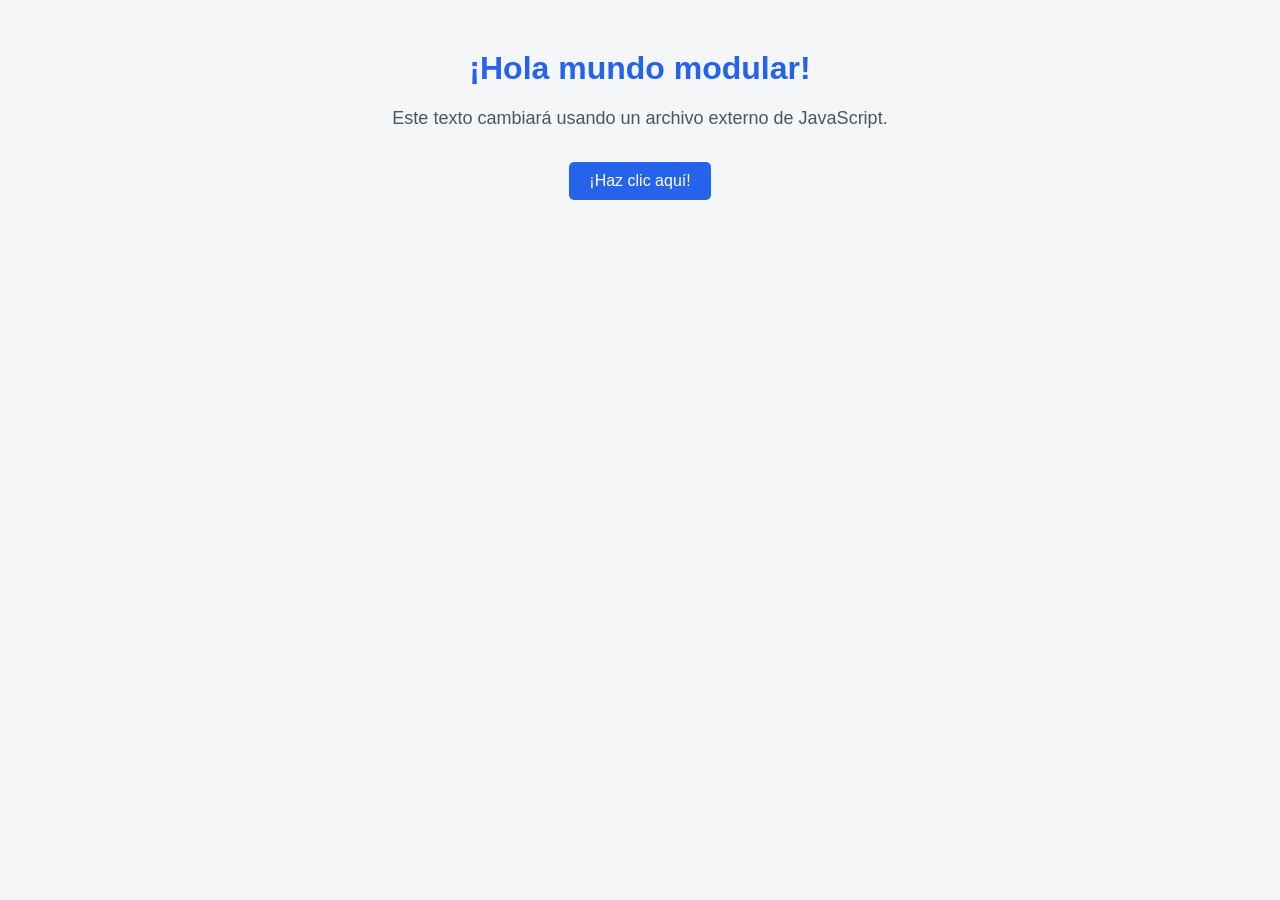
==== index.html @ 957d5dda "Mi primer proyecto web modular" ====
<!DOCTYPE html>
<html lang="es">
<head>
    <meta charset="UTF-8">
    <meta name="viewport" content="width=device-width, initial-scale=1.0">
    <title>Mi proyecto modular</title>
    <!-- Conectamos el archivo CSS externo -->
    <link rel="stylesheet" href="style.css">
</head>
<body>
    <h1>¡Hola mundo modular!</h1>
    <p id="parrafo">Este texto cambiará usando un archivo externo de JavaScript.</p>
    
    <button onclick="cambiarTexto()">¡Haz clic aquí!</button>

    <!-- Conectamos el archivo JS externo -->
    <script src="script.js"></script>
</body>
</html>
---- style.css ----
body {
    background-color: #f4f6f8;
    font-family: Arial, sans-serif;
    text-align: center;
    margin-top: 50px;
}

h1 {
    color: #2563eb;
}

p {
    color: #4b5563;
    font-size: 18px;
}

button {
    background-color: #2563eb;
    color: white;
    border: none;
    padding: 10px 20px;
    border-radius: 5px;
    font-size: 16px;
    cursor: pointer;
    margin-top: 15px;
}

button:hover {
    background-color: #1d4ed8;
}
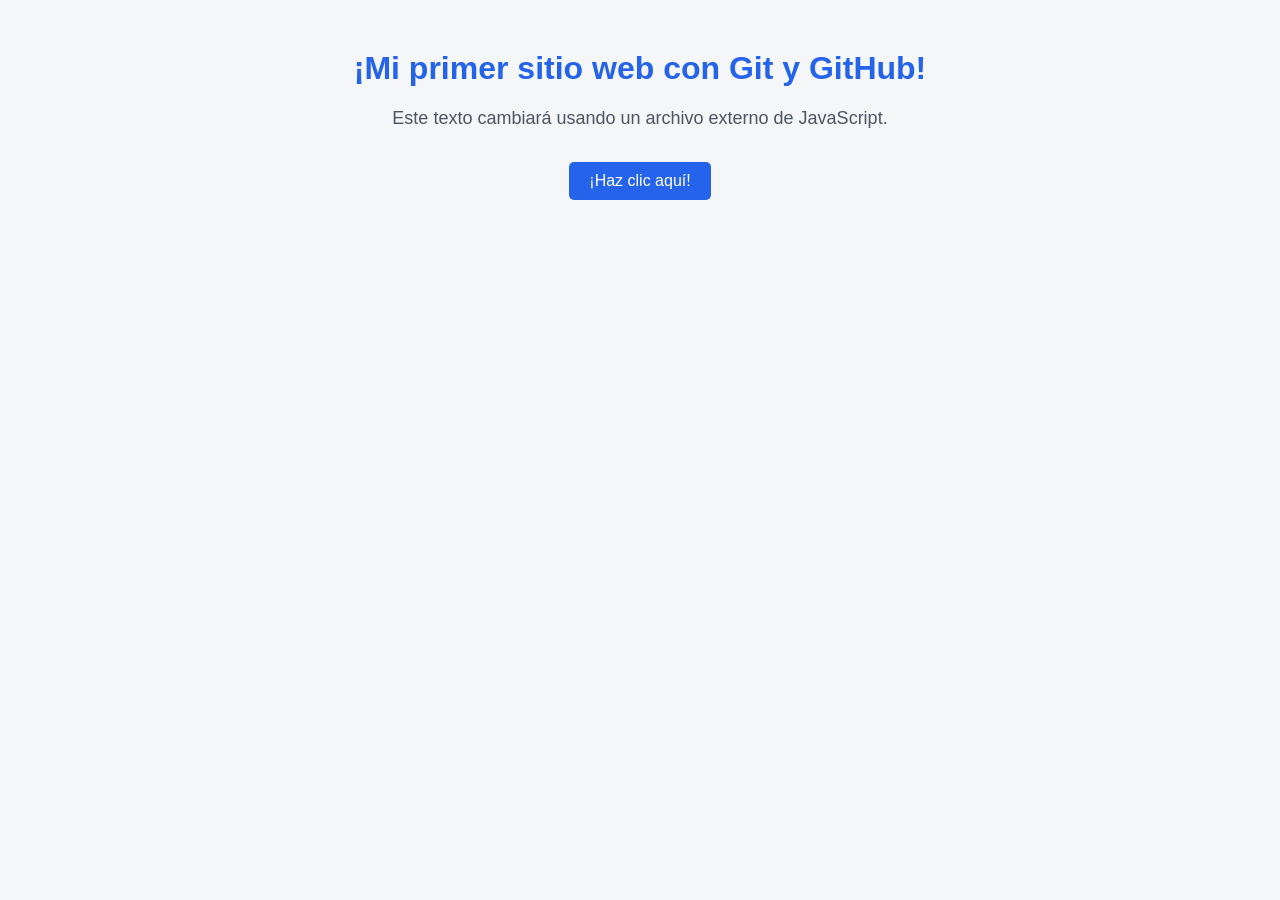
==== commit dd1ea82a: "Mi primer proyecto web modular" ====
--- a/index.html
+++ b/index.html
@@ -8,7 +8,7 @@
     <link rel="stylesheet" href="style.css">
 </head>
 <body>
-    <h1>¡Hola mundo modular!</h1>
+    <h1>¡Mi primer sitio web con Git y GitHub!</h1>
     <p id="parrafo">Este texto cambiará usando un archivo externo de JavaScript.</p>
     
     <button onclick="cambiarTexto()">¡Haz clic aquí!</button>
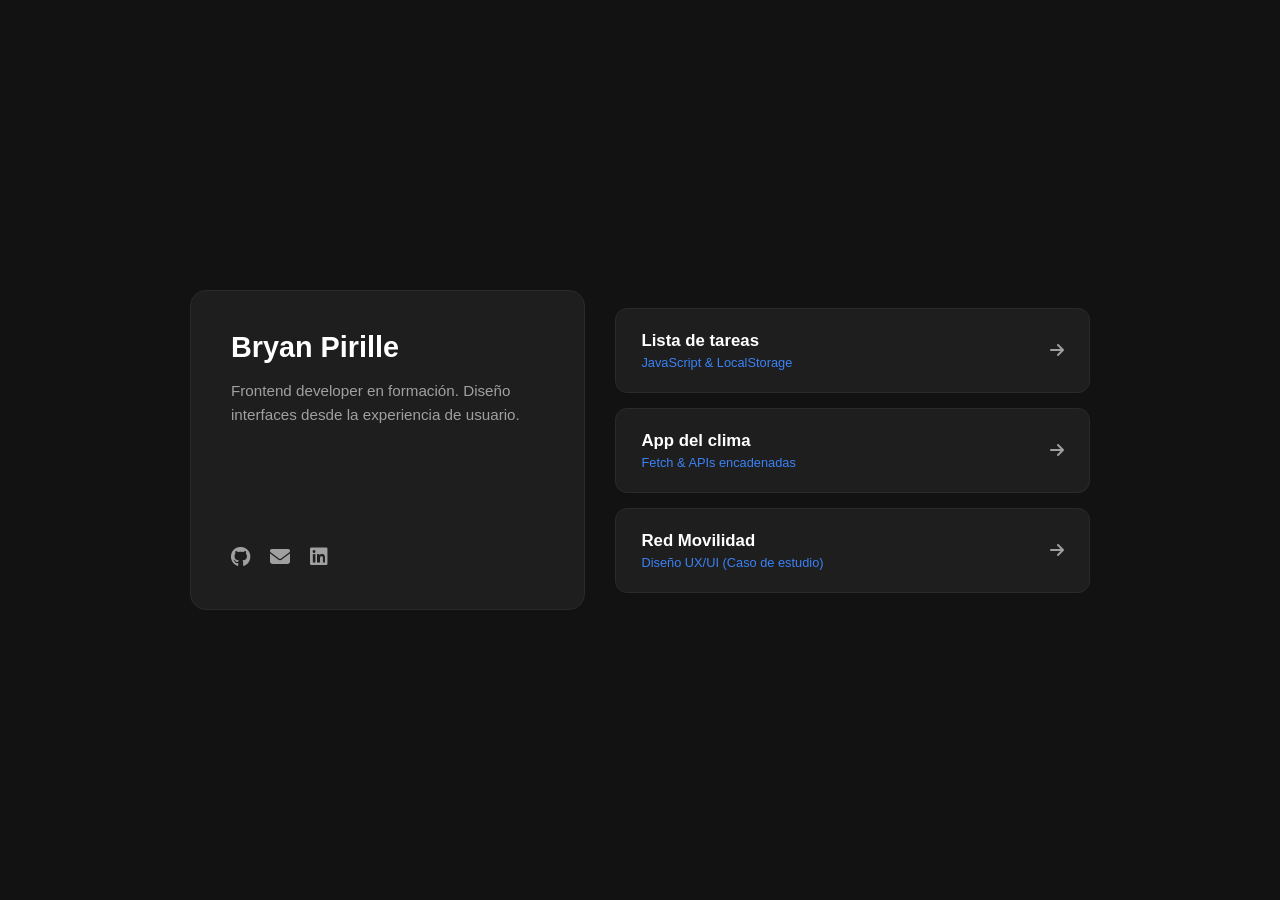
==== commit 4531504e: "feat: Dashboard financioero completo con KPIs, localStorage, filtros y chart.js" ====
--- a/index.html
+++ b/index.html
@@ -3,17 +3,54 @@
 <head>
     <meta charset="UTF-8">
     <meta name="viewport" content="width=device-width, initial-scale=1.0">
-    <title>Mi proyecto modular</title>
-    <!-- Conectamos el archivo CSS externo -->
+    <title>Bryan Pirille | Portfolio</title>
     <link rel="stylesheet" href="style.css">
+    <!-- Iconos para las redes sociales -->
+    <link rel="stylesheet" href="https://cdnjs.cloudflare.com/ajax/libs/font-awesome/6.4.0/css/all.min.css">
 </head>
 <body>
-    <h1>¡Mi primer sitio web con Git y GitHub!</h1>
-    <p id="parrafo">Este texto cambiará usando un archivo externo de JavaScript.</p>
-    
-    <button onclick="cambiarTexto()">¡Haz clic aquí!</button>
 
-    <!-- Conectamos el archivo JS externo -->
-    <script src="script.js"></script>
+    <main class="portfolio-container">
+        <!-- Columna Izquierda: Tarjeta de Presentación (Hero) -->
+        <section class="hero-card">
+            <div class="hero-content">
+                <h1>Bryan Pirille</h1>
+                <p>Frontend developer en formación. Diseño interfaces desde la experiencia de usuario.</p>
+            </div>
+            <div class="social-links">
+                <a href="https://github.com/bryanopirille-beep" target="_blank" title="GitHub"><i class="fab fa-github"></i></a>
+                <a href="mailto:tu-correo@example.com" title="Correo"><i class="fas fa-envelope"></i></a>
+                <a href="https://linkedin.com" target="_blank" title="LinkedIn"><i class="fab fa-linkedin"></i></a>
+            </div>
+        </section>
+
+        <!-- Columna Derecha: Lista vertical de proyectos -->
+        <section class="projects-list">
+            <a href="lista-tareas.html" class="project-card">
+                <div>
+                    <h3>Lista de tareas</h3>
+                    <span class="subtext">JavaScript & LocalStorage</span>
+                </div>
+                <i class="fas fa-arrow-right"></i>
+            </a>
+
+            <a href="clima.html" class="project-card">
+                <div>
+                    <h3>App del clima</h3>
+                    <span class="subtext">Fetch & APIs encadenadas</span>
+                </div>
+                <i class="fas fa-arrow-right"></i>
+            </a>
+
+            <a href="#" class="project-card">
+                <div>
+                    <h3>Red Movilidad</h3>
+                    <span class="subtext">Diseño UX/UI (Caso de estudio)</span>
+                </div>
+                <i class="fas fa-arrow-right"></i>
+            </a>
+        </section>
+    </main>
+
 </body>
 </html>
--- a/style.css
+++ b/style.css
@@ -1,30 +1,150 @@
-body {
-    background-color: #f4f6f8;
-    font-family: Arial, sans-serif;
-    text-align: center;
-    margin-top: 50px;
+/* --- Variables de Color y Estilo --- */
+:root {
+    --bg-main: #121212;
+    --card-bg: #1e1e1e;
+    --border-color: #2a2a2a;
+    --text-primary: #ffffff;
+    --text-secondary: #a0a0a0;
+    --accent-blue: #3b82f6;
+    --accent-hover: #60a5fa;
 }
 
-h1 {
-    color: #2563eb;
+/* --- Reseteo básico --- */
+* {
+    margin: 0;
+    padding: 0;
+    box-sizing: border-box;
 }
 
-p {
-    color: #4b5563;
-    font-size: 18px;
+body {
+    font-family: 'Segoe UI', Roboto, Helvetica, Arial, sans-serif;
+    background-color: var(--bg-main);
+    color: var(--text-primary);
+    display: flex;
+    justify-content: center;
+    align-items: center;
+    min-height: 100vh;
+    padding: 20px;
 }
 
-button {
-    background-color: #2563eb;
-    color: white;
-    border: none;
-    padding: 10px 20px;
-    border-radius: 5px;
-    font-size: 16px;
-    cursor: pointer;
-    margin-top: 15px;
+/* --- Contenedor Principal (Doble Columna) --- */
+.portfolio-container {
+    display: grid;
+    grid-template-columns: 1fr 1.2fr;
+    gap: 30px;
+    max-width: 900px;
+    width: 100%;
 }
 
-button:hover {
-    background-color: #1d4ed8;
+/* Diseño responsivo para celulares */
+@media (max-width: 768px) {
+    .portfolio-container {
+        grid-template-columns: 1fr;
+    }
+}
+
+/* --- Tarjeta Izquierda (Hero) --- */
+.hero-card {
+    background-color: var(--card-bg);
+    border: 1px solid var(--border-color);
+    border-radius: 16px;
+    padding: 40px;
+    display: flex;
+    flex-direction: column;
+    justify-content: space-between;
+    min-height: 320px;
+}
+
+.hero-card h1 {
+    font-size: 1.8rem;
+    color: var(--text-primary);
+    margin-bottom: 15px;
+    font-weight: 700;
+}
+
+.hero-card p {
+    font-size: 0.95rem;
+    color: var(--text-secondary);
+    line-height: 1.6;
+}
+
+.social-links {
+    display: flex;
+    gap: 20px;
+    margin-top: 30px;
+}
+
+.social-links a {
+    color: var(--text-secondary);
+    font-size: 1.25rem;
+    text-decoration: none;
+    transition: color 0.3s ease;
+}
+
+.social-links a:hover {
+    color: var(--accent-blue);
+}
+
+/* --- Columna Derecha (Proyectos) --- */
+.projects-list {
+    display: flex;
+    flex-direction: column;
+    gap: 15px;
+    justify-content: center;
+}
+
+.project-card {
+    background-color: var(--card-bg);
+    border: 1px solid var(--border-color);
+    border-radius: 12px;
+    padding: 22px 25px;
+    display: flex;
+    justify-content: space-between;
+    align-items: center;
+    text-decoration: none;
+    color: var(--text-primary);
+    transition: all 0.3s cubic-bezier(0.4, 0, 0.2, 1);
+}
+
+.project-card:hover {
+    border-color: var(--accent-blue);
+    transform: translateY(-3px);
+    box-shadow: 0 10px 25px -5px rgba(59, 130, 246, 0.1);
+}
+
+.project-card h3 {
+    font-size: 1.05rem;
+    font-weight: 600;
+}
+
+.project-card .subtext {
+    font-size: 0.8rem;
+    color: var(--accent-blue);
+    margin-top: 4px;
+    display: block;
+    font-weight: 500;
+}
+
+.project-card i {
+    color: var(--text-secondary);
+    transition: transform 0.3s ease, color 0.3s ease;
+}
+
+.project-card:hover i {
+    transform: translateX(5px);
+    color: var(--accent-blue);
+}
+li {
+    display: flex;
+    align-items: center;
+    justify-content: space-between;
+    background-color: white;
+    padding: 10px 15px;
+    margin-bottom: 8px;
+    border-radius: 8px;
+    gap: 10px;
+}
+li span {
+    flex-grow: 1;
+    text-align: left;
 }
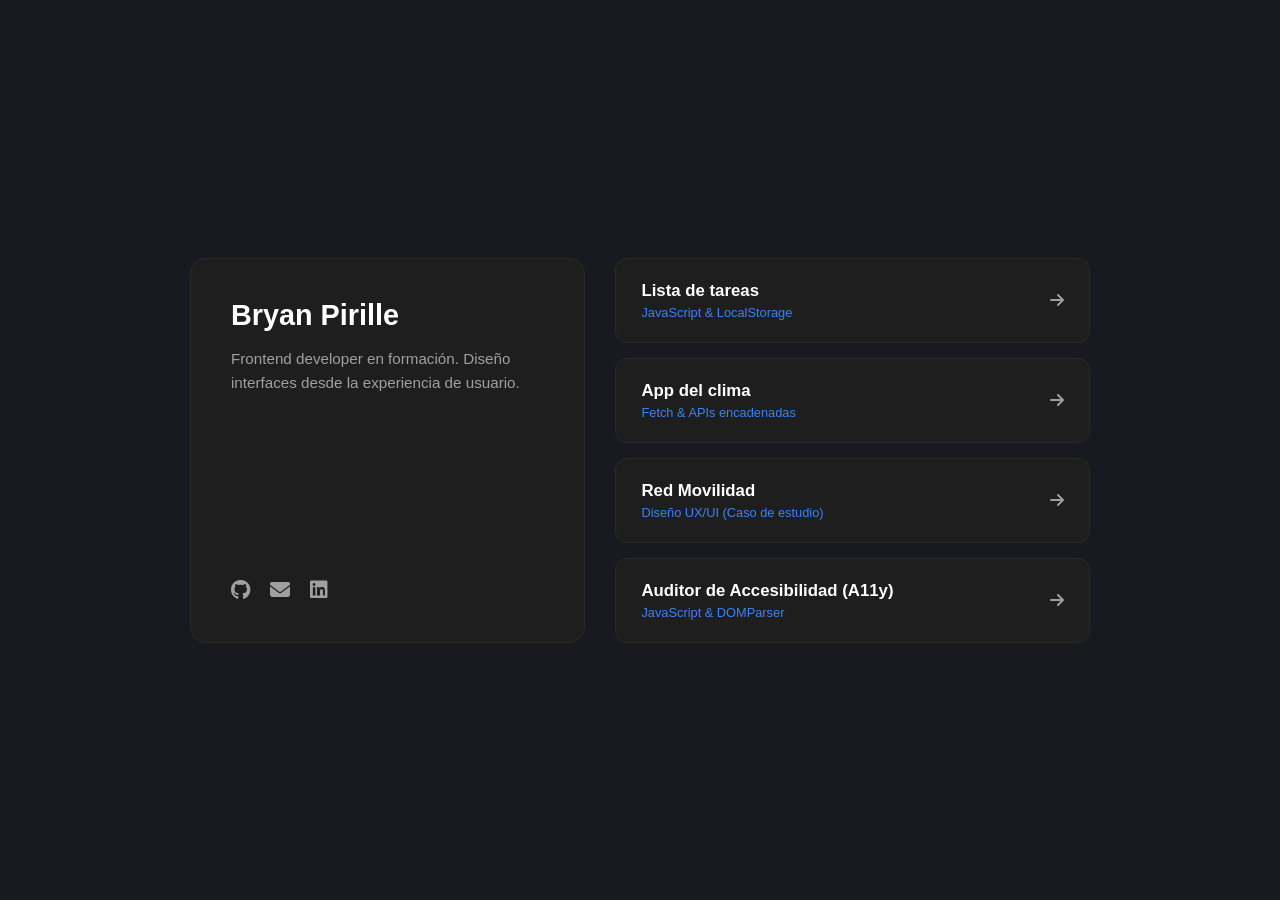
==== commit 3fe579f9: "feat: clima con fondos dinamicos, modulo de accesibilidad y mejoras generales" ====
--- a/index.html
+++ b/index.html
@@ -49,6 +49,13 @@
                 </div>
                 <i class="fas fa-arrow-right"></i>
             </a>
+     <a href="accesibilidad.html" class="project-card">
+    <div>
+        <h3>Auditor de Accesibilidad (A11y)</h3>
+        <span class="subtext">JavaScript & DOMParser</span>
+    </div>
+    <i class="fas fa-arrow-right"></i>
+</a>
         </section>
     </main>
 
--- a/style.css
+++ b/style.css
@@ -147,4 +147,258 @@
 li span {
     flex-grow: 1;
     text-align: left;
+}
+/* --- Estilos específicos para el Auditor de Accesibilidad --- */
+/* --- Estilos unificados y centrados para el Auditor de Accesibilidad --- */
+.a11y-wrapper {
+    max-width: 800px;
+    margin: 40px auto;
+    padding: 0 20px;
+    font-family: inherit;
+    color: #ffffff;
+}
+
+.header-container {
+    text-align: center;
+    margin-bottom: 30px;
+}
+
+.header-container h1 {
+    font-size: 2.2rem;
+    margin-bottom: 10px;
+    color: #ffffff;
+}
+
+.header-container p {
+    color: #a0a0a0;
+    margin-bottom: 15px;
+}
+
+.btn-volver {
+    display: inline-block;
+    color: #61afef;
+    text-decoration: none;
+    font-weight: 500;
+    transition: opacity 0.2s;
+}
+
+.btn-volver:hover {
+    opacity: 0.8;
+}
+
+.main-container-a11y {
+    display: flex;
+    flex-direction: column;
+    gap: 24px;
+}
+
+.card-input, .card-results {
+    background-color: #21252b;
+    border: 1px solid #3e4451;
+    border-radius: 12px;
+    padding: 28px;
+    box-shadow: 0 8px 24px rgba(0, 0, 0, 0.2);
+}
+
+.card-input h2, .card-results h2 {
+    font-size: 1.3rem;
+    margin-bottom: 16px;
+    color: #abb2bf;
+}
+
+#html-input {
+    width: 100%;
+    background-color: #181a1f;
+    color: #ffffff;
+    border: 1px solid #4b5263;
+    border-radius: 8px;
+    padding: 14px;
+    font-family: monospace;
+    font-size: 14px;
+    resize: vertical;
+    margin-bottom: 16px;
+    outline: none;
+    box-sizing: border-box;
+}
+
+#html-input:focus {
+    border-color: #61afef;
+}
+
+.btn-primary {
+    background-color: #61afef;
+    color: #181a1f;
+    border: none;
+    border-radius: 8px;
+    padding: 10px 22px;       /* Un poco más compacto */
+    font-weight: 600;
+    font-size: 0.95rem;
+    cursor: pointer;
+    transition: background-color 0.2s, transform 0.1s;
+    display: inline-block;    /* Deja de ocupar todo el ancho */
+    width: auto;              /* Se adapta al texto */
+}
+
+.btn-primary:hover {
+    background-color: #528bff;
+}
+
+.btn-primary:active {
+    transform: scale(0.98);
+}
+
+.score-box {
+    font-size: 1.1rem;
+    font-weight: bold;
+    padding: 14px;
+    border-radius: 8px;
+    text-align: center;
+    margin-bottom: 20px;
+    background-color: #181a1f;
+    border: 1px solid #3e4451;
+}
+
+.lista-errores {
+    list-style: none;
+    padding: 0;
+    margin: 0;
+}
+
+.lista-errores li {
+    background-color: #181a1f;
+    border-left: 4px solid #e06c75;
+    padding: 12px 16px;
+    margin-bottom: 10px;
+    border-radius: 6px;
+    font-size: 0.95rem;
+    color: #abb2bf;
+}
+
+.lista-errores li.exito {
+    border-left-color: #98c379;
+    color: #98c379;
+}
+/* --- Unificación para la Lista de Tareas --- */
+body {
+    background-color: #181a1f; /* Fondo general oscuro */
+    color: #ffffff;
+}
+
+/* Elementos de la lista de tareas en modo oscuro */
+#lista-tareas li, ul li {
+    background-color: #181a1f;
+    border: 1px solid #3e4451;
+    color: #abb2bf;
+    padding: 10px 14px;
+    margin-bottom: 8px;
+    border-radius: 8px;
+    display: flex;
+    align-items: center;
+    justify-content: space-between;
+}
+
+#inputTarea, #task-input {
+    background-color: #181a1f;
+    color: #ffffff;
+    border: 1px solid #4b5263;
+    border-radius: 8px;
+    padding: 10px;
+}
+/* --- Corrección de diseño para Lista de Tareas --- */
+#inputTarea {
+    background-color: #181a1f;
+    color: #ffffff;
+    border: 1px solid #4b5263;
+    border-radius: 8px;
+    padding: 12px 14px;
+    font-size: 14px;
+    outline: none;
+    box-sizing: border-box;
+}
+
+#inputTarea:focus {
+    border-color: #61afef;
+}
+
+#lista li {
+    background-color: #181a1f;
+    border: 1px solid #3e4451;
+    color: #abb2bf;
+    padding: 12px 16px;
+    margin-bottom: 10px;
+    border-radius: 8px;
+    display: flex;
+    align-items: center;
+    justify-content: space-between;
+}
+
+#lista li span {
+    flex-grow: 1;
+    text-align: left;
+    margin-left: 10px;
+} 
+/* --- Corrección para los elementos dinámicos de la lista de tareas --- */
+#lista li {
+    background-color: #181a1f !important;
+    color: #abb2bf !important;
+    border: 1px solid #3e4451;
+    padding: 10px 12px;
+    margin-bottom: 8px;
+    border-radius: 6px;
+    display: flex;
+    justify-content: space-between;
+    align-items: center;
+}
+/* Estilo base de la app del clima */
+body.clima-app {
+    background-color: #181a1f;
+    color: #ffffff;
+    font-family: sans-serif;
+    text-align: center;
+    padding: 40px;
+    transition: background 0.5s ease; /* Transición suave al cambiar */
+}
+
+/* Estado Soleado / Despejado (Cielo azul vibrante) */
+body.soleado {
+    background: linear-gradient(rgba(0,0,0,0.3), rgba(0,0,0,0.3)), url('https://images.unsplash.com/photo-1622278647455-454031626f25?q=80&w=1920&auto=format&fit=crop') no-repeat center center fixed;
+    background-size: cover;
+}
+
+/* Estado Lluvia / Precipitación (Tonos oscuros y lluviosos) */
+body.lluvia {
+    background: linear-gradient(rgba(0,0,0,0.5), rgba(0,0,0,0.5)), url('https://images.unsplash.com/photo-1519692933481-e162a57d6721?q=80&w=1920&auto=format&fit=crop') no-repeat center center fixed;
+    background-size: cover;
+}
+
+/* Tarjeta contenedora translúcida para que resalte sobre el fondo */
+.weather-card {
+    background: rgba(33, 37, 43, 0.85);
+    backdrop-filter: blur(8px);
+    border: 1px solid #3e4451;
+    max-width: 400px;
+    margin: 30px auto;
+    padding: 30px;
+    border-radius: 16px;
+    box-shadow: 0 8px 32px rgba(0, 0, 0, 0.3);
+}
+
+.weather-card input {
+    background-color: #181a1f;
+    color: #fff;
+    border: 1px solid #4b5263;
+    padding: 10px 14px;
+    border-radius: 6px;
+    outline: none;
+    width: 60%;
+}
+
+.weather-card button {
+    background-color: #61afef;
+    color: #181a1f;
+    border: none;
+    padding: 10px 16px;
+    border-radius: 6px;
+    font-weight: bold;
+    cursor: pointer;
 }
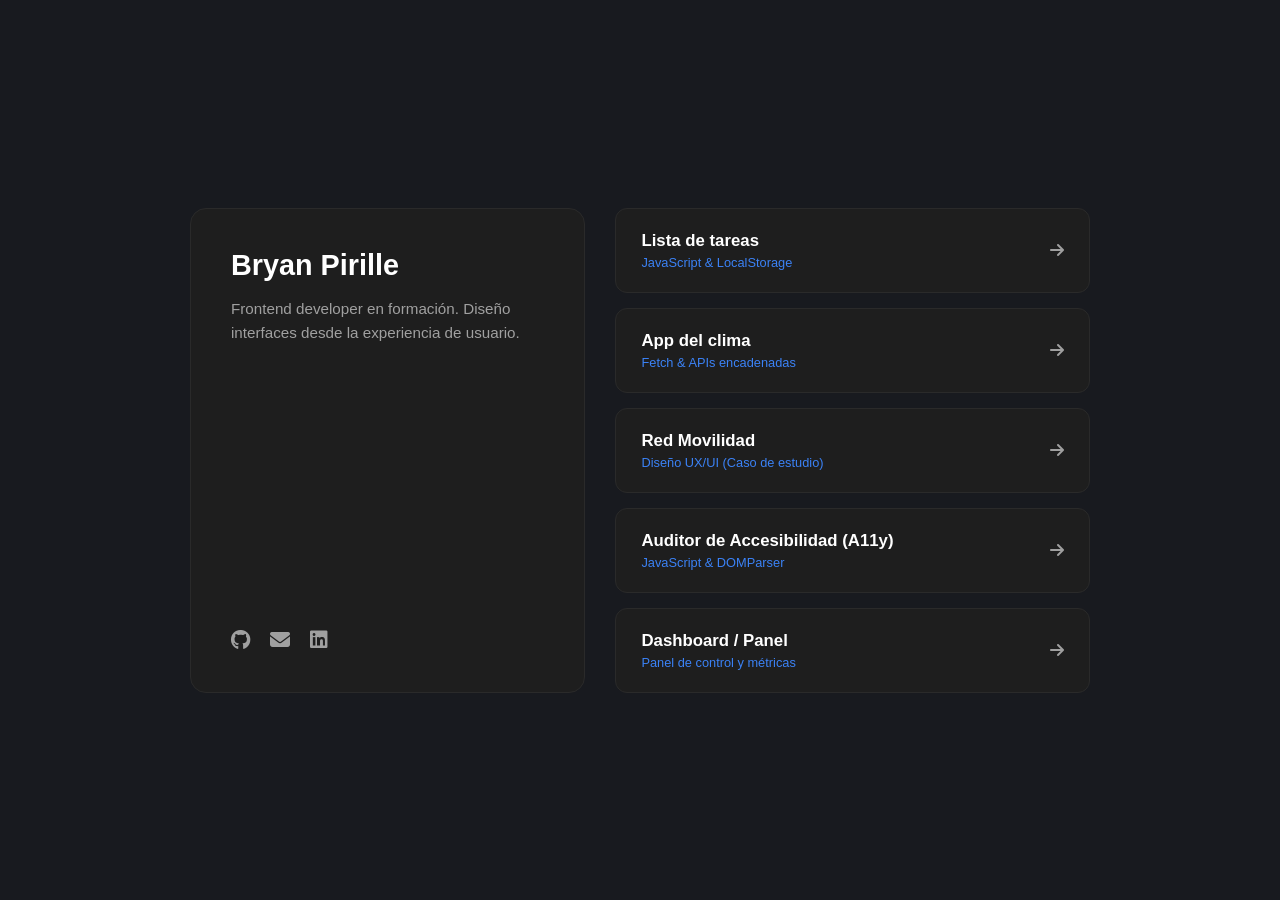
==== commit 9ddb2542: "feat: integra dashboard financiero y actualiza enlaces del portafolio" ====
--- a/index.html
+++ b/index.html
@@ -1,3 +1,9 @@
+<!DOCTYPE html>
+<html lang="es">
+<head>
+    <meta charset="UTF-8">
+    <meta name="viewport" content="width=device-width, initial-scale=1.0">
+    <title>Bryan Pirille | Portfolio</title>
 <!DOCTYPE html>
 <html lang="es">
 <head>
@@ -42,20 +48,29 @@
                 <i class="fas fa-arrow-right"></i>
             </a>
 
-            <a href="#" class="project-card">
+            <a href="https://www.behance.net/gallery/210030037/UXUI-Study-Case-App-Red-Movilidad" class="project-card">
                 <div>
                     <h3>Red Movilidad</h3>
                     <span class="subtext">Diseño UX/UI (Caso de estudio)</span>
                 </div>
                 <i class="fas fa-arrow-right"></i>
             </a>
-     <a href="accesibilidad.html" class="project-card">
-    <div>
-        <h3>Auditor de Accesibilidad (A11y)</h3>
-        <span class="subtext">JavaScript & DOMParser</span>
-    </div>
-    <i class="fas fa-arrow-right"></i>
-</a>
+            
+            <a href="accesibilidad.html" class="project-card">
+                <div>
+                    <h3>Auditor de Accesibilidad (A11y)</h3>
+                    <span class="subtext">JavaScript & DOMParser</span>
+                </div>
+                <i class="fas fa-arrow-right"></i>
+            </a>
+
+            <a href="dashboard.html" class="project-card">
+                <div>
+                    <h3>Dashboard / Panel</h3>
+                    <span class="subtext">Panel de control y métricas</span>
+                </div>
+                <i class="fas fa-arrow-right"></i>
+            </a>
         </section>
     </main>
 
